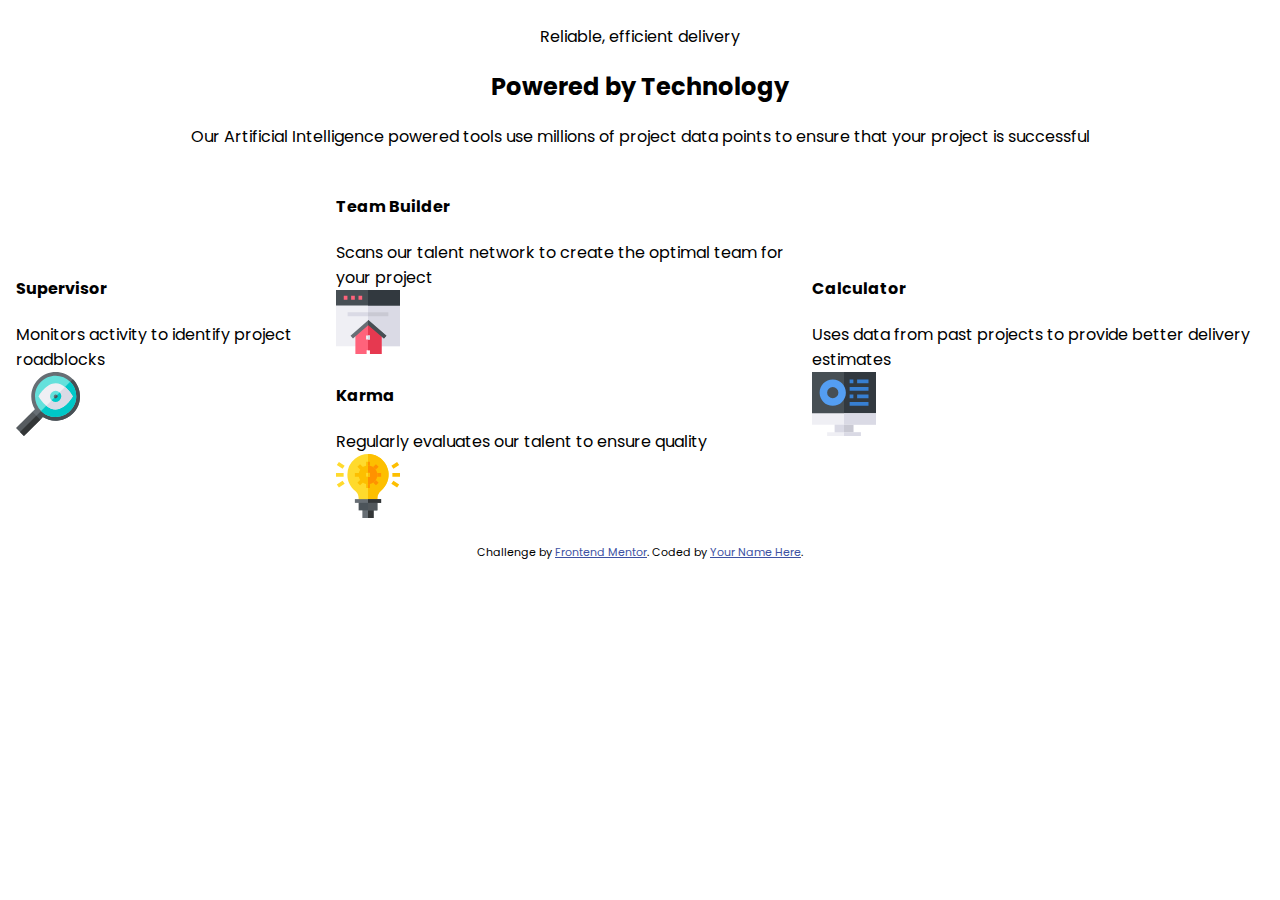
==== index.html @ 883803ba "TuesdayAM" ====
<!DOCTYPE html>
<html lang="en">
<head>
  <meta charset="UTF-8">
  <meta name="viewport" content="width=device-width, initial-scale=1.0"> <!-- displays site properly based on user's device -->
  <!-- CSS only -->
  <link href="https://cdn.jsdelivr.net/npm/bootstrap@5.2.0/dist/css/bootstrap.min.css" rel="stylesheet" integrity="sha384-gH2yIJqKdNHPEq0n4Mqa/HGKIhSkIHeL5AyhkYV8i59U5AR6csBvApHHNl/vI1Bx" crossorigin="anonymous">
  <link rel="preconnect" href="https://fonts.googleapis.com">
  <link rel="preconnect" href="https://fonts.gstatic.com" crossorigin>
  <link href="https://fonts.googleapis.com/css2?family=Big+Shoulders+Display:wght@700&family=Poppins:wght@200;400;600&display=swap" rel="stylesheet">
  <link rel="icon" type="image/png" sizes="32x32" href="./images/favicon-32x32.png">
  <link rel="stylesheet" href="/styles.css">
  <title>Frontend Mentor | Four card feature section</title>
</head>
<body>
  <div class="container">
    <!--header-->
    <div class="text-center top">
      <span class="">
        Reliable, efficient delivery</span>
      <h2>
        Powered by Technology
      </h2>
      <span>
        Our Artificial Intelligence powered tools use millions of project data points 
        to ensure that your project is successful
      </span>
    </div>
    <!--Main-->
    <div class="main">
      <div class="firstrow p-3">
        <div class="card">
          <div class="card-header">
          </div>
          <div class="card-body">
            <h4>
              Supervisor
            </h4>
            Monitors activity to identify project roadblocks
          </div>
            <div class="foot">
              <img src="images/icon-supervisor.svg" alt="Supervisor" class="footer">
            </div>
        </div>
      </div>
      <div class="secondrow pb-3">
        <div class="card mb-2">
          <div class="card-header">
          </div>
          <div class="card-body">
            <h4>
              Team Builder
            </h4>
            Scans our talent network to create the optimal team for your project
          </div>
            <div class="foot">
              <img src="images/icon-team-builder.svg" alt="Supervisor" class="footer">
            </div>
        </div>
        <div class="card">
          <div class="card-header">
          </div>
          <div class="card-body">
            <h4>
              Karma
            </h4>
            Regularly evaluates our talent to ensure quality
          </div>
            <div class="foot">
              <img src="images/icon-karma.svg" alt="Supervisor" class="footer">
            </div>
        </div>
      </div>  
      <div class="thirdrow p-3">
        <div class="card">
          <div class="card-header">
          </div>
          <div class="card-body">
            <h4>
              Calculator
            </h4>
            Uses data from past projects to provide better delivery estimates
          </div> 
            <div class="foot">
              <img src="images/icon-calculator.svg" alt="Supervisor" class="footer">
            </div>
        </div>
      </div>
    </div>    
  </div>
  <!--footer-->
  <footer>
    <p class="attribution">
      Challenge by <a href="https://www.frontendmentor.io?ref=challenge" target="_blank">Frontend Mentor</a>. 
      Coded by <a href="#">Your Name Here</a>.
    </p>
  </footer>
  <!-- JavaScript Bundle with Popper -->
  <script src="https://cdn.jsdelivr.net/npm/bootstrap@5.2.0/dist/js/bootstrap.bundle.min.js" integrity="sha384-A3rJD856KowSb7dwlZdYEkO39Gagi7vIsF0jrRAoQmDKKtQBHUuLZ9AsSv4jD4Xa" crossorigin="anonymous"></script>
</body>
</html>
---- styles.css ----
body{
    font-family: Poppins;
}
.container
{
    text-align: center;
}
.top
{
    padding: 1rem;
}
.main
{
    display: flex;
    padding: 0.5rem;
    justify-content: center;
    text-align: left;
}
.firstrow
{
    align-self: center;
}
.thirdrow
{
    align-self: center;
}





















.attribution { font-size: 11px; text-align: center; }
.attribution a { color: hsl(228, 45%, 44%); }
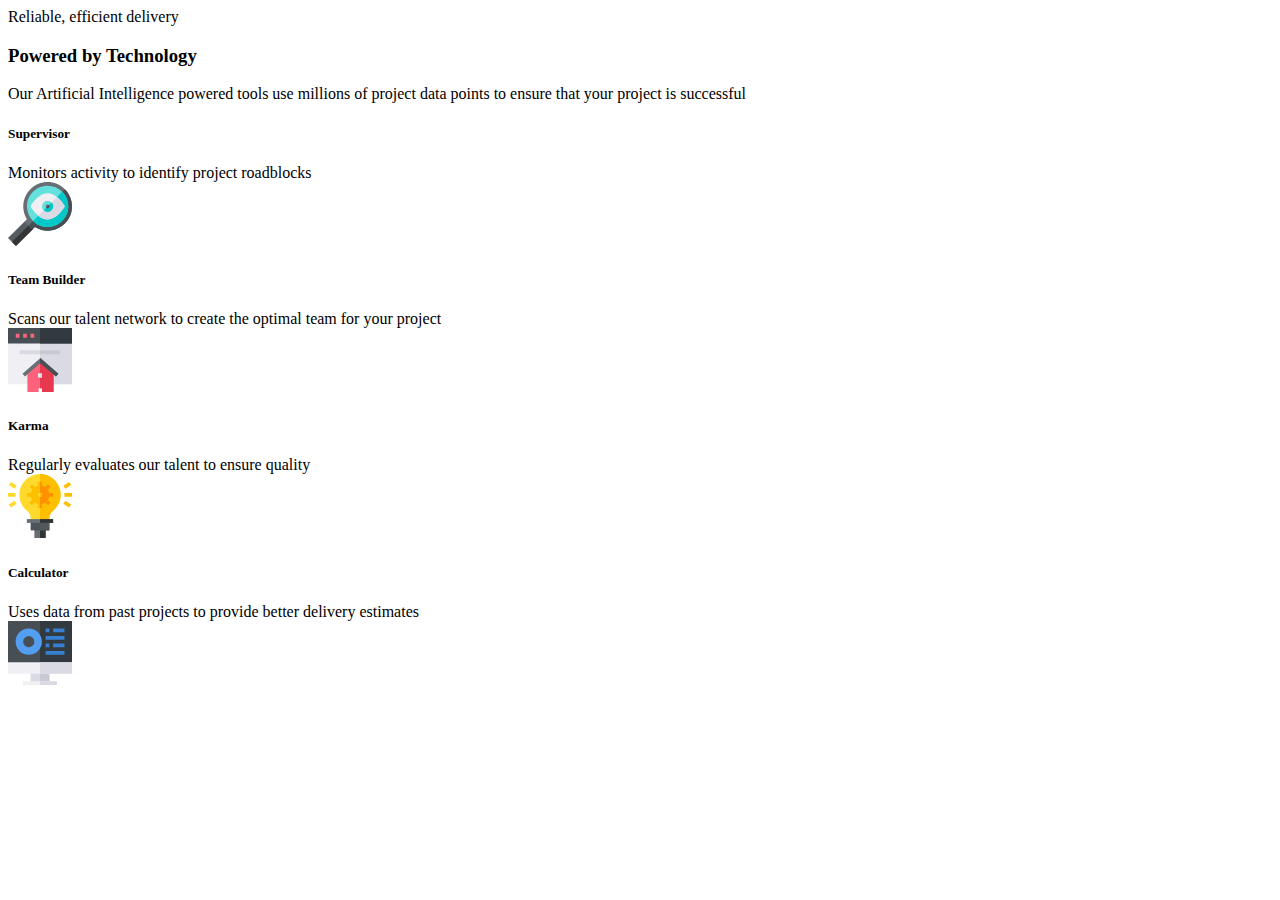
==== commit 0bd237af: "New" ====
--- a/index.html
+++ b/index.html
@@ -14,86 +14,74 @@
 </head>
 <body>
   <div class="container">
-    <!--header-->
-    <div class="text-center top">
-      <span class="">
-        Reliable, efficient delivery</span>
-      <h2>
-        Powered by Technology
-      </h2>
-      <span>
-        Our Artificial Intelligence powered tools use millions of project data points 
-        to ensure that your project is successful
-      </span>
+    <div class="top m-1 text-center mb-5">
+      <div class="fs-3">Reliable, efficient delivery</div>
+      <h3 class="fw-bold">Powered by Technology</h3>
+    
+      Our Artificial Intelligence powered tools use millions of project data points 
+      to ensure that your project is successful
     </div>
-    <!--Main-->
-    <div class="main">
-      <div class="firstrow p-3">
+    <div class="row m-3 d-flex">
+      <!--Supervisor-->
+      <div class="col col-12 col-md-4 mb-3 justify-content-center">
         <div class="card">
-          <div class="card-header">
+          <div class="card-header bg-info">
           </div>
           <div class="card-body">
-            <h4>
-              Supervisor
-            </h4>
+            <h5>Supervisor</h5>
             Monitors activity to identify project roadblocks
           </div>
-            <div class="foot">
-              <img src="images/icon-supervisor.svg" alt="Supervisor" class="footer">
-            </div>
+          <div class="text-end p-3">
+            <img src="images/icon-supervisor.svg" alt="" class="footer">
+          </div>
         </div>
       </div>
-      <div class="secondrow pb-3">
-        <div class="card mb-2">
-          <div class="card-header">
+      <!--team builder -->
+      <div class="col col-12 col-md-4 mb-3 align-self-start offset-md">
+        <div class="card">
+          <div class="card-header bg-danger">
           </div>
           <div class="card-body">
-            <h4>
-              Team Builder
-            </h4>
+            <h5>Team Builder</h5>
             Scans our talent network to create the optimal team for your project
           </div>
-            <div class="foot">
-              <img src="images/icon-team-builder.svg" alt="Supervisor" class="footer">
-            </div>
+          <div class="text-end p-3">
+            <img src="images/icon-team-builder.svg" alt="" class="footer">
+          </div>
         </div>
+      </div>
+      <!--karma -->
+      <div class="col col-12 col-md-4 mb-3 align-self-start offset-md-4">
         <div class="card">
-          <div class="card-header">
+          <div class="card-header bg-warning">
           </div>
           <div class="card-body">
-            <h4>
-              Karma
-            </h4>
+            <h5>Karma</h5>
             Regularly evaluates our talent to ensure quality
           </div>
-            <div class="foot">
-              <img src="images/icon-karma.svg" alt="Supervisor" class="footer">
-            </div>
+          <div class="text-end p-3">
+            <img src="images/icon-karma.svg" alt="" class="footer">
+          </div>
         </div>
-      </div>  
-      <div class="thirdrow p-3">
+      </div>
+      <!--cal-->
+      <div class="col col-12 col-md-4 mb-3 align-self-center">
         <div class="card">
-          <div class="card-header">
+          <div class="card-header bg-primary">
           </div>
           <div class="card-body">
-            <h4>
-              Calculator
-            </h4>
+            <h5>Calculator</h5>
             Uses data from past projects to provide better delivery estimates
-          </div> 
-            <div class="foot">
-              <img src="images/icon-calculator.svg" alt="Supervisor" class="footer">
-            </div>
+          </div>
+          <div class="text-end p-3">
+            <img src="images/icon-calculator.svg" alt="" class="footer">
+          </div>
         </div>
       </div>
-    </div>    
+    </div>
   </div>
-  <!--footer-->
   <footer>
-    <p class="attribution">
-      Challenge by <a href="https://www.frontendmentor.io?ref=challenge" target="_blank">Frontend Mentor</a>. 
-      Coded by <a href="#">Your Name Here</a>.
-    </p>
+    
   </footer>
   <!-- JavaScript Bundle with Popper -->
   <script src="https://cdn.jsdelivr.net/npm/bootstrap@5.2.0/dist/js/bootstrap.bundle.min.js" integrity="sha384-A3rJD856KowSb7dwlZdYEkO39Gagi7vIsF0jrRAoQmDKKtQBHUuLZ9AsSv4jD4Xa" crossorigin="anonymous"></script>
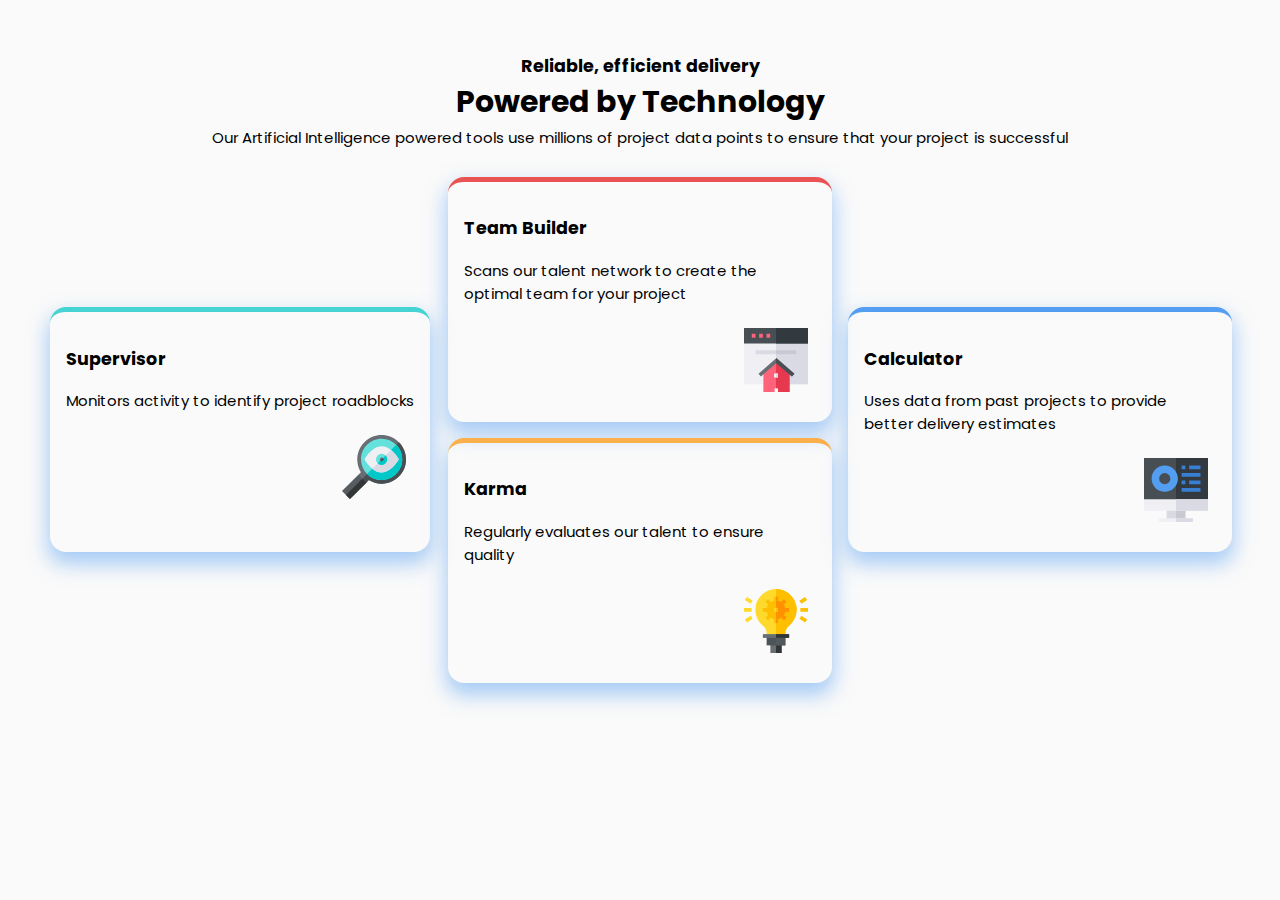
==== commit 00335187: "FINAL GRID" ====
--- a/index.html
+++ b/index.html
@@ -3,8 +3,6 @@
 <head>
   <meta charset="UTF-8">
   <meta name="viewport" content="width=device-width, initial-scale=1.0"> <!-- displays site properly based on user's device -->
-  <!-- CSS only -->
-  <link href="https://cdn.jsdelivr.net/npm/bootstrap@5.2.0/dist/css/bootstrap.min.css" rel="stylesheet" integrity="sha384-gH2yIJqKdNHPEq0n4Mqa/HGKIhSkIHeL5AyhkYV8i59U5AR6csBvApHHNl/vI1Bx" crossorigin="anonymous">
   <link rel="preconnect" href="https://fonts.googleapis.com">
   <link rel="preconnect" href="https://fonts.gstatic.com" crossorigin>
   <link href="https://fonts.googleapis.com/css2?family=Big+Shoulders+Display:wght@700&family=Poppins:wght@200;400;600&display=swap" rel="stylesheet">
@@ -14,76 +12,72 @@
 </head>
 <body>
   <div class="container">
-    <div class="top m-1 text-center mb-5">
-      <div class="fs-3">Reliable, efficient delivery</div>
-      <h3 class="fw-bold">Powered by Technology</h3>
-    
-      Our Artificial Intelligence powered tools use millions of project data points 
-      to ensure that your project is successful
+    <div class="header">
+      <h3>
+        Reliable, efficient delivery
+      </h3>
+      <h1>
+        Powered by Technology
+      </h1>
+      <p>
+        Our Artificial Intelligence powered tools use millions of project data points to ensure that your project is successful
+      </p>
     </div>
-    <div class="row m-3 d-flex">
-      <!--Supervisor-->
-      <div class="col col-12 col-md-4 mb-3 justify-content-center">
-        <div class="card">
-          <div class="card-header bg-info">
-          </div>
-          <div class="card-body">
-            <h5>Supervisor</h5>
-            Monitors activity to identify project roadblocks
-          </div>
-          <div class="text-end p-3">
-            <img src="images/icon-supervisor.svg" alt="" class="footer">
-          </div>
+    <div class="main">
+      <!--Super-->
+      <div class="card cardOne">
+        <h3>
+          Supervisor
+        </h3>
+        <p>
+          Monitors activity to identify project roadblocks
+        </p>
+        
+        <div class="cardFoot">
+          <img src="./images/icon-supervisor.svg" alt="Supervisor" class="cardImg">
         </div>
       </div>
-      <!--team builder -->
-      <div class="col col-12 col-md-4 mb-3 align-self-start offset-md">
-        <div class="card">
-          <div class="card-header bg-danger">
-          </div>
-          <div class="card-body">
-            <h5>Team Builder</h5>
-            Scans our talent network to create the optimal team for your project
-          </div>
-          <div class="text-end p-3">
-            <img src="images/icon-team-builder.svg" alt="" class="footer">
-          </div>
+      <!--Team-->
+      <div class="card cardTwo">
+        <h3>
+          Team Builder
+        </h3>
+        <p>
+          Scans our talent network to create the optimal team for your project
+        </p>
+        <div class="cardFoot">
+          <img src="./images/icon-team-builder.svg" alt="team-builder" class="cardImg">
         </div>
       </div>
-      <!--karma -->
-      <div class="col col-12 col-md-4 mb-3 align-self-start offset-md-4">
-        <div class="card">
-          <div class="card-header bg-warning">
-          </div>
-          <div class="card-body">
-            <h5>Karma</h5>
-            Regularly evaluates our talent to ensure quality
-          </div>
-          <div class="text-end p-3">
-            <img src="images/icon-karma.svg" alt="" class="footer">
-          </div>
+      <!-- Karma -->
+      <div class="card cardThree">
+        <h3>
+          Karma
+        </h3>
+        <p>
+          Regularly evaluates our talent to ensure quality
+        </p>
+        <div class="cardFoot">
+          <img src="./images/icon-karma.svg" alt="karma" class="cardImg">
         </div>
       </div>
-      <!--cal-->
-      <div class="col col-12 col-md-4 mb-3 align-self-center">
-        <div class="card">
-          <div class="card-header bg-primary">
-          </div>
-          <div class="card-body">
-            <h5>Calculator</h5>
-            Uses data from past projects to provide better delivery estimates
-          </div>
-          <div class="text-end p-3">
-            <img src="images/icon-calculator.svg" alt="" class="footer">
-          </div>
+      <!--Calc-->
+      <div class=" card cardFour">
+        <h3>
+          Calculator
+        </h3>
+        <p>
+          Uses data from past projects to provide better delivery estimates
+        </p>
+        <div class="cardFoot">
+          <img src="./images/icon-calculator.svg" alt="karma" class="cardImg">
         </div>
       </div>
+      <!--End Cards-->
     </div>
   </div>
   <footer>
     
   </footer>
-  <!-- JavaScript Bundle with Popper -->
-  <script src="https://cdn.jsdelivr.net/npm/bootstrap@5.2.0/dist/js/bootstrap.bundle.min.js" integrity="sha384-A3rJD856KowSb7dwlZdYEkO39Gagi7vIsF0jrRAoQmDKKtQBHUuLZ9AsSv4jD4Xa" crossorigin="anonymous"></script>
 </body>
 </html>--- a/styles.css
+++ b/styles.css
@@ -0,0 +1,87 @@
+:root
+{
+--Red: hsl(0, 78%, 62%);
+--Cyan: hsl(180, 62%, 55%);
+--Orange: hsl(34, 97%, 64%);
+--Blue: hsl(212, 86%, 64%);
+--VeryDarkBlue: hsl(234, 12%, 34%);
+--GrayishBlue: hsl(229, 6%, 66%);
+--VeryLightGray: hsl(0, 0%, 98%);
+}
+
+body
+{
+    font-family: Poppins;
+    font-size: 15px;
+    background-color:var(--VeryLightGray);
+}
+.container
+{
+    margin:2rem;
+}
+.header
+{
+    padding:.5rem;
+    line-height: 1rem;
+    text-align: center;
+}
+.main
+{
+    display: grid;
+    grid-template-columns: 1fr;
+    grid-template-rows: repeat(4,1fr);
+    grid-template-areas: 
+    'card1'
+    'card2'
+    'card3'
+    'card4'
+    ;
+    justify-items: center;
+}
+.card
+{
+    border-radius: 1rem;
+    padding: 1rem;
+    margin:.5rem;
+    box-shadow: 0 10px 20px 2px hsl(212, 86%, 64%, .5);
+}
+.cardOne
+{
+    border-top: 5px solid var(--Cyan);
+    grid-area: card1;
+}
+.cardTwo
+{
+    border-top: 5px solid var(--Red);
+    grid-area: card2;
+}
+.cardThree
+{
+    border-top: 5px solid var(--Orange);
+    grid-area: card3;
+
+}
+.cardFour
+{
+    border-top: 5px solid var(--Blue);
+    grid-area: card4;
+
+}
+.cardFoot
+{
+    padding:.5rem;
+    text-align: right;
+}
+@media(min-width:900px) 
+{
+    .main
+    {
+        grid-template-columns: 1fr 1fr 1fr;
+        grid-template-areas: 
+        ".      card2       ."
+        "card1  card2   card4"
+        "card1  card3   card4"
+        ".      card3       ."
+        ;
+        }
+}
